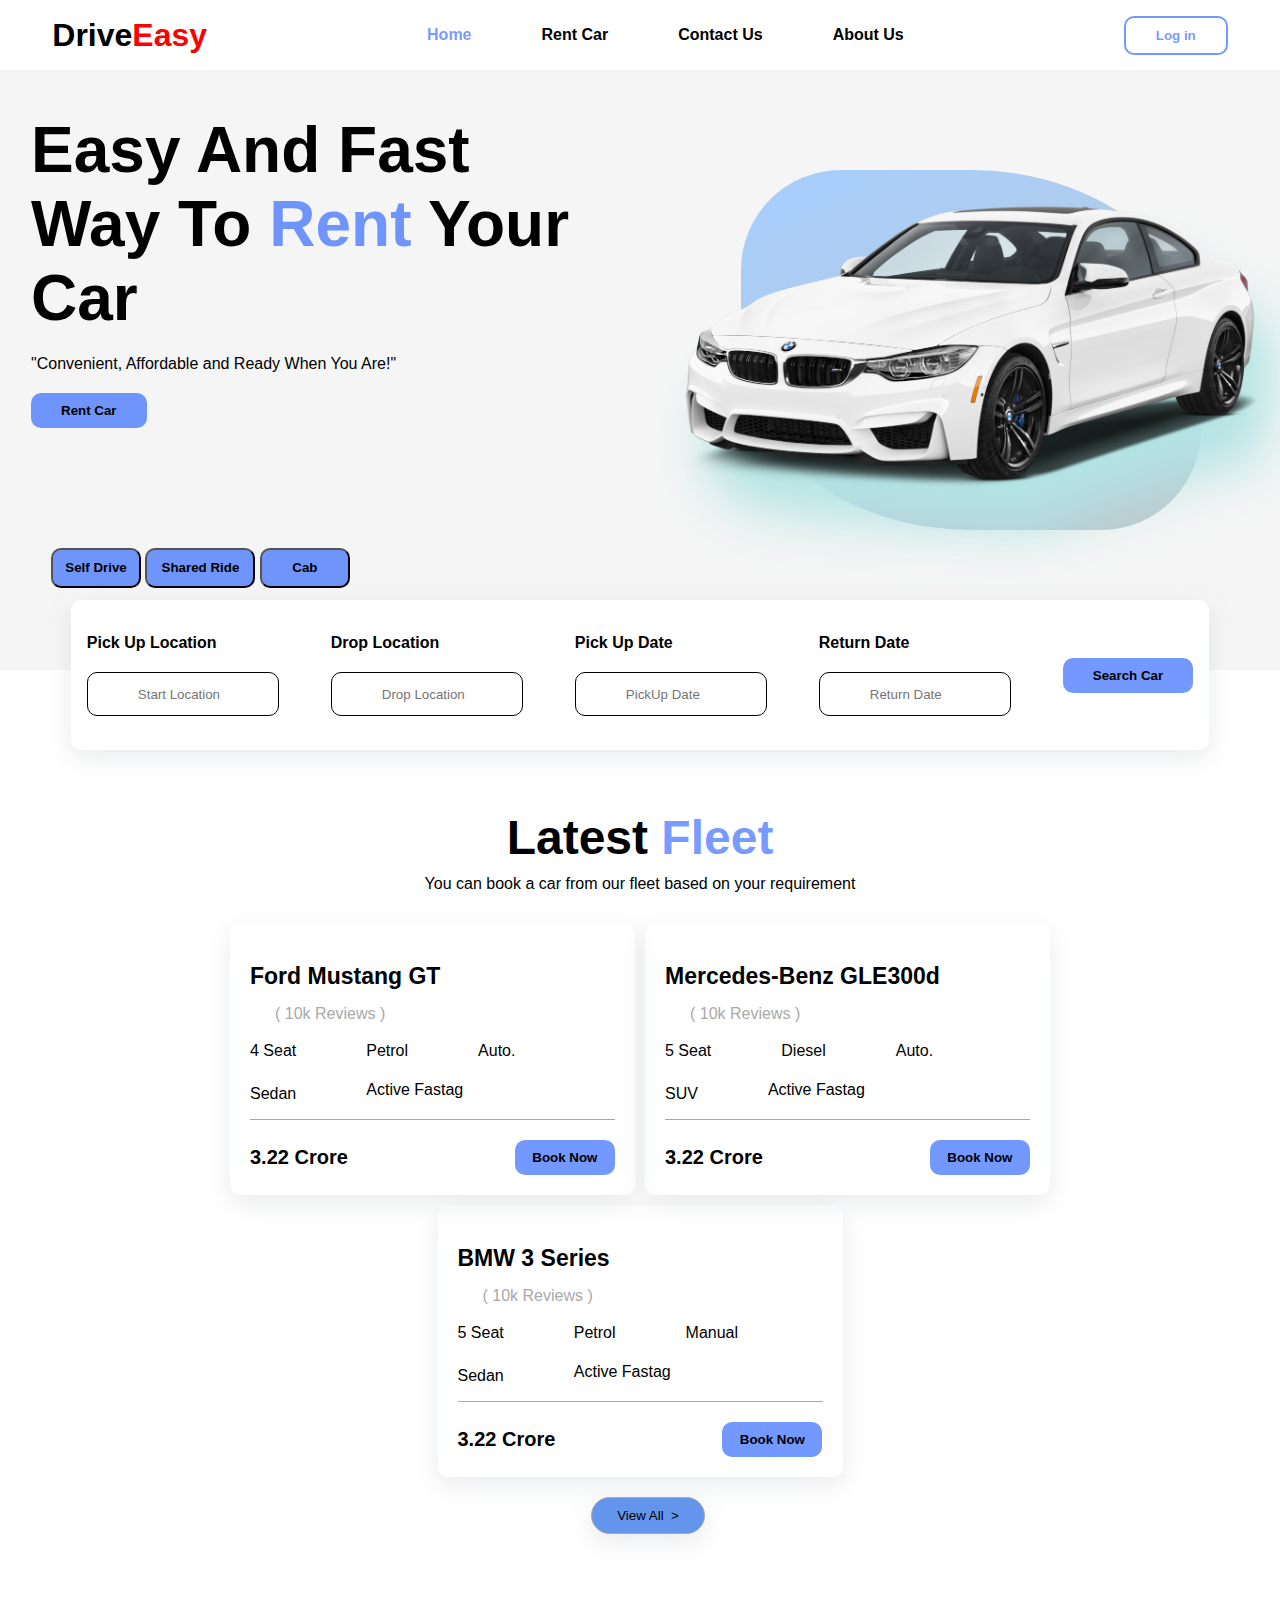
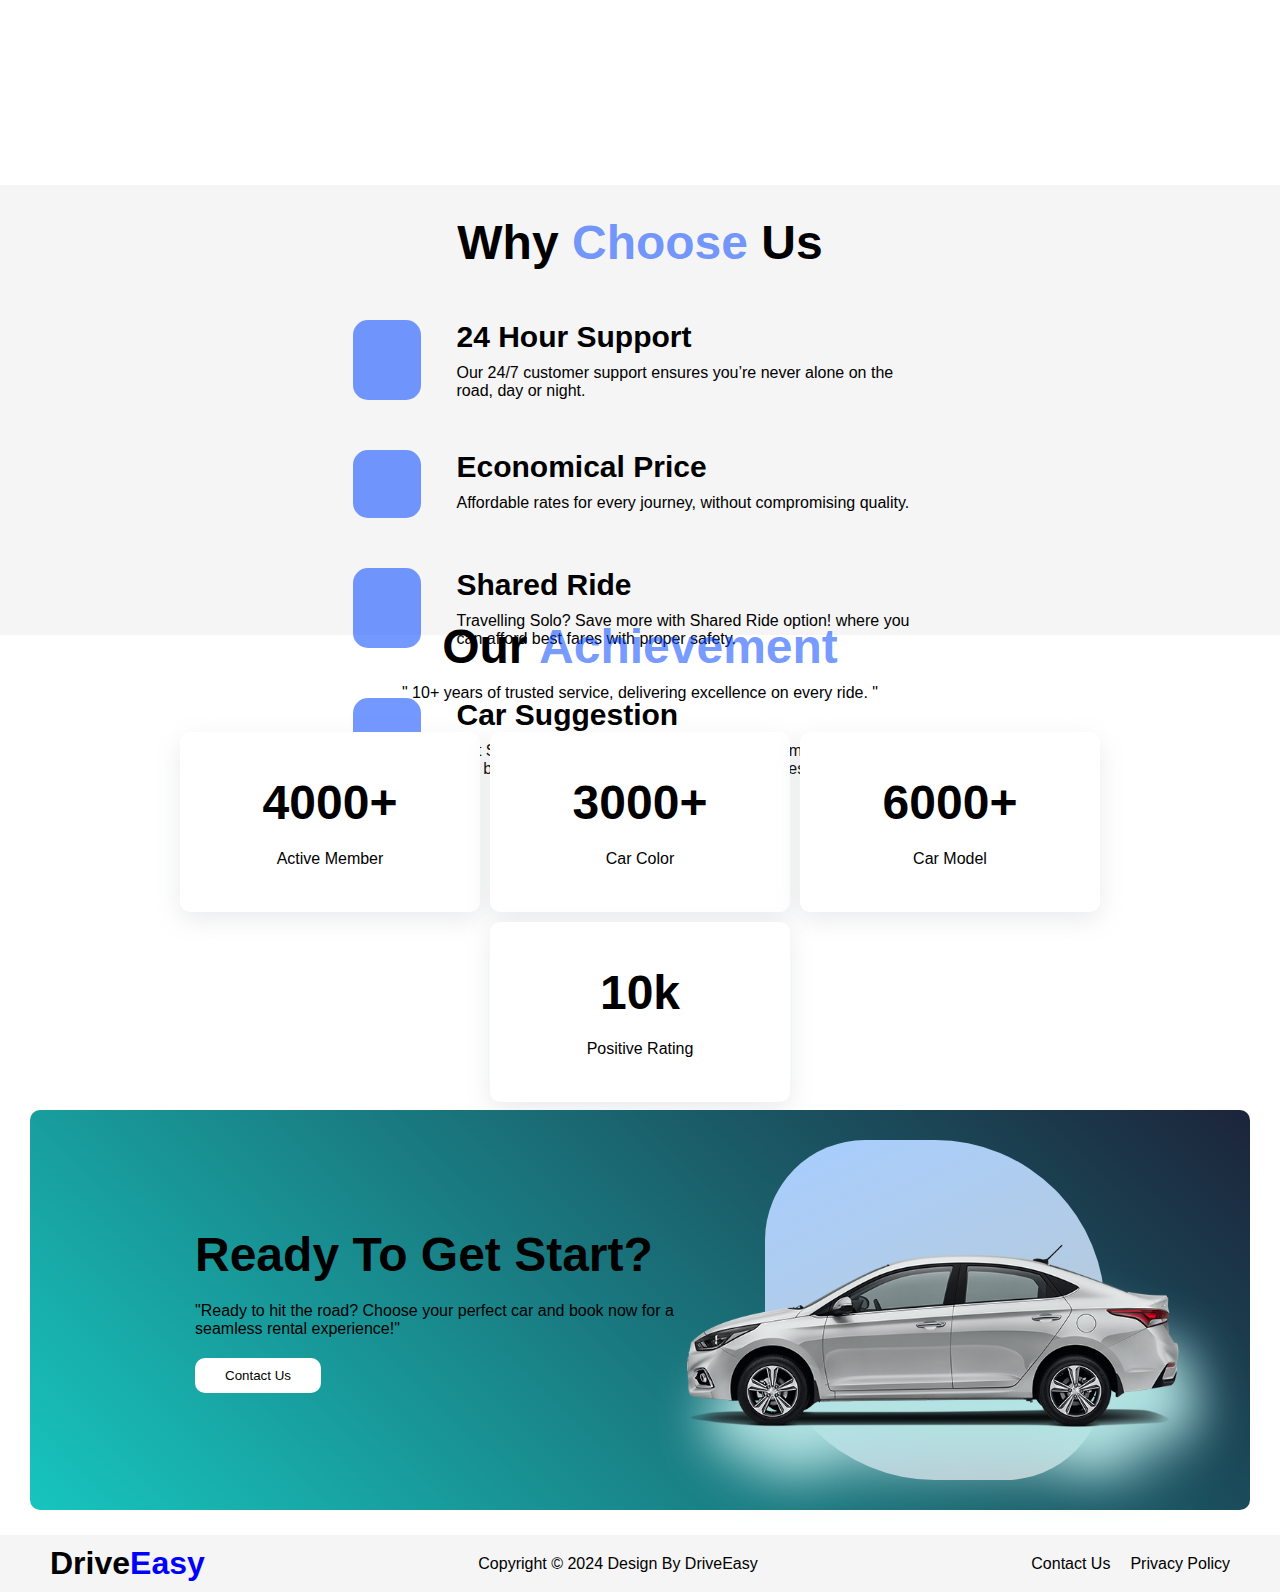
==== index.html @ 9578bda2 "add code" ====
<!DOCTYPE html>
<html lang="en">

<head>
    <meta charset="UTF-8">
    <meta name="viewport" content="width=device-width, initial-scale=1.0">
    <title>DriveEasy</title>
    <link rel="stylesheet" href="style.css">
    <link rel="stylesheet" href="https://cdnjs.cloudflare.com/ajax/libs/font-awesome/6.5.1/css/all.min.css"
        integrity="sha512-DTOQO9RWCH3ppGqcWaEA1BIZOC6xxalwEsw9c2QQeAIftl+Vegovlnee1c9QX4TctnWMn13TZye+giMm8e2LwA=="
        crossorigin="anonymous" referrerpolicy="no-referrer" />
</head>

<body>
    <nav class="nav">
        <div class="logo">
            <h1>Drive<span style="color: red;">Easy</span></h1>
        </div>

        <div class="item">
            <a class="home-btn" href="#home">Home</a>
            <a href="#opt">Rent Car</a>
            <a href="#start-sec">Contact Us</a>
            <a href="#support-sec">About Us</a>
        </div>

        <div class="btn">
            <a href="login.html"><input class="login" type="button" value="Log in" style="font-weight: 750;"></a>
        </div>
    </nav>

    <div class="home" id="home">
        <div class="main-sec">
            <div class="left">
                <p class="txt1">Easy And Fast Way To <span style="color: #0043ff8c;">Rent</span> Your Car</p>
                <p>"Convenient, Affordable and Ready When You Are!"</p>
                <div class="btn">
                    <input class="car" type="button" value="Rent Car" style="font-weight: 750;">
                </div>

                <div style=" padding-left: 20px; padding-top: 100px;width: 550px;" class="opt" id="opt">

                    <button style="background-color: #0043ff8c; height: 40px;
            width: 90px; border-radius: 10px;cursor: pointer;"><b style="font-weight: 750;">Self Drive</b></button>
                    <button style="background-color: #0043ff8c; height: 40px;
            width: 110px;border-radius: 10px;cursor: pointer;"><b style="font-weight: 750;">Shared Ride</b></button>
                    <button style="background-color: #0043ff8c; height: 40px;
            width: 90px;border-radius: 10px;cursor: pointer;"><b style="font-weight: 750;">Cab</b></button>
                </div>
            </div>

            <div class="right">
                <img src="Image/bmw-22428.png" alt="">
            </div>

        </div>
    </div>


    <section class="loc-sec" id="loc-sec">
        <div class="main-sec">

            <div class="pick">
                <label for="location">Pick Up Location</label>
                <p><i class="fa-solid fa-location-dot"></i><input type="text" placeholder="Start Location"
                        class="text1"></p>
            </div>

            <div class="pick">
                <label for="location">Drop Location</label>
                <p><i class="fa-solid fa-location-dot"></i><input type="text" placeholder="Drop Location" class="text1">
                </p>
            </div>

            <div class="pick">
                <label for="location">Pick Up Date</label>
                <p><i class="fa-solid fa-calendar-days"></i><input type="datetime" placeholder="PickUp Date"
                        class="text1"></p>
            </div>

            <div class="pick">
                <label for="location">Return Date</label>
                <p><i class="fa-solid fa-calendar-days"></i><input type="datetime" placeholder="Return Date"
                        class="text1"></p>
            </div>

            <div class="pick">
                <input type="button" value="Search Car" class="btn1" style="font-weight: 750;">
            </div>

        </div>
    </section>

    <section class="car-sec">
        <div class="txt">
            <p class="txt1">Latest <span>Fleet</span></p>
            <p class="txt2">You can book a car from our fleet based on your requirement</p>
        </div>

        <div class="main-sec">


            <div class="box">
                <img style="width: 365px;"
                    src="https://images.unsplash.com/photo-1494976388531-d1058494cdd8?w=500&auto=format&fit=crop&q=60&ixlib=rb-4.0.3&ixid=M3wxMjA3fDB8MHxzZWFyY2h8Nnx8Y2FyfGVufDB8fDB8fHww"
                    alt="">
                <div class="details">

                    <p class="car-name">Ford Mustang GT</p>

                    <div class="review">
                        <i class="fa-solid fa-star"></i>
                        <i class="fa-solid fa-star"></i>
                        <i class="fa-solid fa-star"></i>
                        <i class="fa-solid fa-star"></i>
                        <i class="fa-regular fa-star-half-stroke"></i>
                        <p>( 10k Reviews )</p>
                    </div>

                    <div class="feature">
                        <p><i class="fa-solid fa-chair"></i> 4 Seat</p>
                        <p><i class="fa-solid fa-charging-station"></i> Petrol</p>
                        <p><i class="fa-solid fa-car-battery"></i> Auto.</p>
                        <p><i class="fa-solid fa-car-side"></i> Sedan</p>
                        <p>Active Fastag</p>
                    </div>

                    <div class="price">
                        <p>3.22 Crore</p>
                        <button style="font-weight: 750;">Book Now</button>
                    </div>
                </div>
            </div>

            <div class="box">
                <img style="width: 365px;"
                    src="https://images.unsplash.com/photo-1590362891991-f776e747a588?w=500&auto=format&fit=crop&q=60&ixlib=rb-4.0.3&ixid=M3wxMjA3fDB8MHxzZWFyY2h8MzF8fGNhcnxlbnwwfHwwfHx8MA%3D%3D"
                    alt="">
                <div class="details">

                    <p class="car-name">Mercedes-Benz GLE300d</p>

                    <div class="review">
                        <i class="fa-solid fa-star"></i>
                        <i class="fa-solid fa-star"></i>
                        <i class="fa-solid fa-star"></i>
                        <i class="fa-solid fa-star"></i>
                        <i class="fa-regular fa-star-half-stroke"></i>
                        <p>( 10k Reviews )</p>
                    </div>

                    <div class="feature">
                        <p><i class="fa-solid fa-chair"></i> 5 Seat</p>
                        <p><i class="fa-solid fa-charging-station"></i> Diesel</p>
                        <p><i class="fa-solid fa-car-battery"></i> Auto.</p>
                        <p><i class="fa-solid fa-car-side"></i> SUV</p>
                        <p>Active Fastag</p>
                    </div>

                    <div class="price">
                        <p>3.22 Crore</p>
                        <button style="font-weight: 750;">Book Now</button>
                    </div>
                </div>
            </div>

            <div class="box">
                <img style="width: 365px;"
                    src="https://images.unsplash.com/photo-1541443131876-44b03de101c5?w=500&auto=format&fit=crop&q=60&ixlib=rb-4.0.3&ixid=M3wxMjA3fDB8MHxzZWFyY2h8MzJ8fGNhcnxlbnwwfHwwfHx8MA%3D%3D"
                    alt="">
                <div class="details">

                    <p class="car-name">BMW 3 Series</p>

                    <div class="review">
                        <i class="fa-solid fa-star"></i>
                        <i class="fa-solid fa-star"></i>
                        <i class="fa-solid fa-star"></i>
                        <i class="fa-solid fa-star"></i>
                        <i class="fa-regular fa-star-half-stroke"></i>
                        <p>( 10k Reviews )</p>
                    </div>

                    <div class="feature">
                        <p><i class="fa-solid fa-chair"></i> 5 Seat</p>
                        <p><i class="fa-solid fa-charging-station"></i> Petrol</p>
                        <p><i class="fa-solid fa-car-battery"></i> Manual</p>
                        <p><i class="fa-solid fa-car-side"></i> Sedan</p>
                        <p>Active Fastag</p>
                    </div>

                    <div class="price">
                        <p>3.22 Crore</p>
                        <button style="font-weight: 750;">Book Now</button>
                    </div>
                </div>
            </div>

        </div>
        <div class="btn">
            <input type="button" value="View All  >"
                style="box-shadow: rgba(149, 157, 165, 0.2) 0px 8px 24px;background-color: cornflowerblue;">
        </div>
    </section>

    <section class="support-sec" id="support-sec">
        <div class="txt">
            <p class="txt1">Why <span>Choose</span> Us</p>
        </div>

        <div class="main-sec">
            <div class="box">
                <i class="fa-solid fa-phone"></i>
                <div class="txt-sec">
                    <p class="txt1">24 Hour Support</p>
                    <p>Our 24/7 customer support ensures you’re never alone on the road, day or night.</p>
                </div>
            </div>

            <div class="box">
                <i class="fa-solid fa-flag-checkered"></i>
                <div class="txt-sec">
                    <p class="txt1">Economical Price</p>
                    <p>Affordable rates for every journey, without compromising quality.</p>
                </div>
            </div>

            <div class="box">
                <i class="fa-solid fa-certificate"></i>
                <div class="txt-sec">
                    <p class="txt1">Shared Ride</p>
                    <p>Travelling Solo? Save more with Shared Ride option! where you can afford best fares with proper
                        safety. </p>
                </div>
            </div>

            <div class="box">
                <i class="fa-regular fa-circle-xmark"></i>
                <div class="txt-sec">
                    <p class="txt1">Car Suggestion</p>
                    <p>Not Sure which Car suits your needs? We recommend you best car by analyzing your trip details and
                        preferences.</p>
                </div>
            </div>
        </div>
    </section>

    <section class="achie-sec">
        <div class="txt">
            <p class="txt1">Our <span>Achievement</span></p>
            <p>" 10+ years of trusted service, delivering excellence on every ride. "</p>
        </div>

        <div class="main-sec">
            <div class="box">
                <p class="txt1">4000+</p>
                <p>Active Member</p>
            </div>

            <div class="box">
                <p class="txt1">3000+</p>
                <p>Car Color</p>
            </div>

            <div class="box">
                <p class="txt1">6000+</p>
                <p>Car Model</p>
            </div>

            <div class="box">
                <p class="txt1">10k</p>
                <p>Positive Rating</p>
            </div>
        </div>
    </section>

    <section class="start-sec" id="start-sec">
        <div class="main-sec">
            <div class="left">
                <p class="txt1">Ready To Get Start?</p>
                <p class="txt2">"Ready to hit the road? Choose your perfect car and book now for a seamless rental
                    experience!"</p>
                <div class="btn">
                    <button>Contact Us</button>
                </div>
            </div>

            <div class="right">
                <img src="./Image/verna.png" alt="">
            </div>
        </div>
    </section>

    <footer class="foot-sec">
        <div class="logo">
            <h1>Drive<span style="color: blue;">Easy</span></h1>
        </div>

        <div class="copy">
            <p>Copyright &copy; 2024 Design By DriveEasy</p>
        </div>

        <div class="item">
            <a href="/">Contact Us</a>
            <a href="/">Privacy Policy</a>
        </div>
    </footer>

<script src="script.js"></script>

</body>

</html>
---- style.css ----
* {
    margin: 0;
    padding: 0;
    font-family: Arial, Helvetica, sans-serif;
}

.nav {
    display: flex;
    justify-content: center;
    align-items: center;
    height: 70px;
    background-color: white;
    column-gap: 220px;
}

.nav .item {
    display: flex;
    column-gap: 70px;
}

.nav .btn {
    display: flex;
    column-gap: 20px;
}

.nav .btn input {
    padding: 10px 30px;
    border: none;
    border-radius: 10px;
    cursor: pointer;
    background-color: #0043ff8c;
}

.nav .btn .login {
    padding: 10px 30px;
    border-radius: 10px;
    cursor: pointer;
    border: 2px solid #0043ff8c;
    background-color: white;
    color: #0043ff8c;
}

.nav .item a {
    text-decoration: none;
    color: black;
    font-weight: 700;
    cursor: pointer;
}

.nav .item .home-btn {
    color: #0043ff8c;
    font-weight: 700;
}

.home {
    background-color: whitesmoke;
    height: 600px;
    justify-content: center;
    align-items: center;
}
.home .main-sec {
    display: flex;
    column-gap: 50px;
    justify-content: center;
    align-items: center;
}
.home .right {
    width: 400px;
    height: 300px;
    margin: 78px;
    padding: 30px;
    border-bottom-left-radius: 50%;
    border-top-right-radius: 50%;
    border-top-left-radius: 100px;
    border-bottom-right-radius: 100px;
    display: flex;
    justify-content: center;
    flex-direction: column;
    align-items: center;
    background-image: linear-gradient(155deg, #a7ceff, #bfc9cb);
}


.home .left {
    padding: 30px;
    height: 500px;
    display: flex;
    justify-content: center;
    row-gap: 20px;
    flex-direction: column;
    width: 552px;
}

.home .left .btn input {
    padding: 10px 30px;
    border: none;
    border-radius: 10px;
    cursor: pointer;
    background-color: #0043ff8c;
}

.home .main-sec .left .txt1 {
    font-size: 4rem;
    font-weight: 700;
}

.home .right img {
    width: 50vw;
    filter: drop-shadow(20px 50px 25px #b3e3e3);
}

.loc-sec {
    height: 110px;
    display: flex;
    justify-content: center;
}

.loc-sec .main-sec {
    background-color: white;
    display: flex;
    column-gap: 20px;
    border-radius: 10px;
    height: 150px;
    justify-content: center;
    align-items: center;
    box-shadow: rgba(149, 157, 165, 0.2) 0px 8px 24px;
    margin-top: -70px;
}

.loc-sec .main-sec .pick {
    padding: 16px;
    display: flex;
    flex-direction: column;
    row-gap: 20px;
}
.loc-sec .main-sec .pick .text1{
    background-color: white;
    width: 90px;
    outline: none;
}
.loc-sec .main-sec .pick label {
    color: black;
    font-weight: 700;
}

.loc-sec .main-sec .pick p {
    border: 1px solid black;
    padding: 6px 20px;
    border-radius: 10px;
}

.loc-sec .main-sec .pick input {
    padding: 10px 30px;
    border: none;
    border-radius: 10px;
    cursor: pointer;
    height: 10px;
    background-color: #0043ff8c;
}
.loc-sec .main-sec .pick .btn1 {
    padding: 10px 30px;
    border: none;
    border-radius: 10px;
    cursor: pointer;
    height: 35px;
    background-color: #0043ff8c;
}

.car-sec {
    height: 105vh;
    padding: 30px;
    flex-direction: column;
    display: flex;
}

.car-sec .btn input {
    padding: 10px 25px;
    border: 1px solid darkgray;
    border-radius: 30px;
    cursor: pointer;
    margin-top: 20px;
}
.car-sec .btn{
    align-items: center;
    justify-content: center;
    padding-left: 46%;
}

.car-sec .main-sec {
    display: flex;
    justify-content: center;
    align-items: center;
    margin-top: 30px;
    column-gap: 10px;
    flex-wrap: wrap;
    row-gap: 10px;
}

.car-sec .main-sec .box {
    overflow: hidden;
    width: 365px;
    padding: 20px;
    justify-content: center;
    display: flex;
    flex-direction: column;
    border-radius: 10px;
    box-shadow: rgba(149, 157, 165, 0.2) 0px 8px 24px;
}

.car-sec .main-sec .box .details {
    display: flex;
    flex-direction: column;
    padding-top: 20px;
    row-gap: 15px;
}

.car-sec .main-sec .box .details .car-name {
    font-size: 23px;
    font-weight: 700;
}

.car-sec .main-sec .box .review {
    display: flex;
    column-gap: 5px;
}

.car-sec .main-sec .box .review i {
    color: orange;
}

.car-sec .main-sec .box .review p {
    color: darkgray;
}

.car-sec .main-sec .box .feature {
    display: flex;
    flex-wrap: wrap;
    column-gap: 70px;
    row-gap: 20px;
}

.car-sec .main-sec .box .feature p i {
    color: #0043ff8c;
    font-size: 20px;
}

.car-sec .main-sec .box .price {
    display: flex;
    border-top: 1px solid darkgray;
    column-gap: 167px;
    padding-top: 20px;
    align-items: center;
}

.car-sec .main-sec .box .price p {
    font-size: 20px;
    font-weight: 700;
}

.car-sec .main-sec .box .price button {
    border: none;
    border-radius: 10px;
    cursor: pointer;
    background-color: #0043ff8c;
    height: 35px;
    width: 100px;
}

.car-sec .txt {
    display: flex;
    flex-direction: column;
    align-items: center;
    row-gap: 10px;
}

.car-sec .txt .txt1 {
    font-size: 3rem;
    font-weight: 700;
}

.car-sec .txt .txt1 span {
    color: #0043ff8c;
}

.support-sec {
    height: 390px;
    padding: 30px;
    flex-direction: column;
    display: flex;
    background-color: whitesmoke;
}

.support-sec .txt {
    display: flex;
    flex-direction: column;
    align-items: center;
    row-gap: 10px;
}

.support-sec .txt .txt1 {
    font-size: 3rem;
    font-weight: 700;
}

.support-sec .txt .txt1 span {
    color: #0043ff8c;
}

.support-sec .main-sec {
    display: flex;
    justify-content: center;
    align-items: center;
    margin-top: 30px;
    column-gap: 10px;
    flex-wrap: wrap;
    row-gap: 10px;
}

.support-sec .main-sec .box {
    padding: 20px;
    width: 575px;
    display: flex;
    column-gap: 36px;
    row-gap: 20px;
}

.support-sec .main-sec .box i {
    font-size: 30px;
    background: #0043ff8c;
    width: fit-content;
    padding: 34px;
    border-radius: 15px;
}

.support-sec .main-sec .box .txt-sec {
    display: flex;
    flex-direction: column;
    row-gap: 10px;
}

.support-sec .main-sec .box .txt-sec .txt1 {
    font-size: 30px;
    font-weight: 700;
}

.achie-sec {
    height: 390px;
    padding: 30px;
    justify-content: center;
    flex-direction: column;
    display: flex;
    background-color: white;
}

.achie-sec .txt {
    display: flex;
    flex-direction: column;
    align-items: center;
    row-gap: 10px;
}

.achie-sec .txt .txt1 {
    font-size: 3rem;
    font-weight: 700;
}

.achie-sec .txt .txt1 span {
    color: #0043ff8c;
}

.achie-sec .main-sec .box {
    background-color: white;
    width: 300px;
    height: 180px;
    display: flex;
    flex-direction: column;
    box-shadow: rgba(149, 157, 165, 0.2) 0px 8px 24px;
    justify-content: center;
    align-items: center;
    row-gap: 20px;
    border-radius: 10px;
}

.achie-sec .main-sec .box .txt1 {
    font-size: 3rem;
    font-weight: 700;
}

.achie-sec .main-sec {
    display: flex;
    justify-content: center;
    align-items: center;
    margin-top: 30px;
    column-gap: 10px;
    flex-wrap: wrap;
    row-gap: 10px;
}

.start-sec {
    height: 390px;
    padding: 30px;
    justify-content: center;
    flex-direction: column;
    display: flex;
    background-color: white;
}

.start-sec .main-sec {
    display: flex;
    justify-content: center;
    align-items: center;
    background-image: linear-gradient(45deg, #17c5be, #1c243a);
    border-radius: 10px;
    padding: 30px;
    column-gap: 50px;
}

.start-sec .main-sec .left {
    padding: 20px;
    height: 300px;
    width: 500px;
    display: flex;
    flex-direction: column;
    justify-content: center;
    row-gap: 20px;
}

.start-sec .main-sec .left .txt1 {
    font-size: 3rem;
    font-weight: 700;
}

.start-sec .main-sec .left .btn button {
    padding: 10px 30px;
    border: none;
    background-color: white;
    cursor: pointer;
    border-radius: 10px;
}

.start-sec .main-sec .right {
    padding: 20px;
    height: 300px;
    display: flex;
    flex-direction: column;
    justify-content: center;
    row-gap: 20px;
    width: 300px;
    align-items: center;
    border-bottom-left-radius: 50%;
    border-top-right-radius: 50%;
    border-top-left-radius: 100px;
    border-bottom-right-radius: 100px;
    background-image: linear-gradient(155deg, #a7ceff, #bfc9cb);
}

.start-sec .main-sec .right img {
    width: 50vw;
    filter: drop-shadow(20px 50px 25px #b3e3e3);
}

.foot-sec{
    display: flex;
    align-items: center;
    justify-content: space-between;
    padding: 10px 50px;
    background: whitesmoke;
}

.foot-sec .item{
    display: flex;
    column-gap: 20px;
}

.foot-sec .item a{
    text-decoration: none;
    color: black;
}
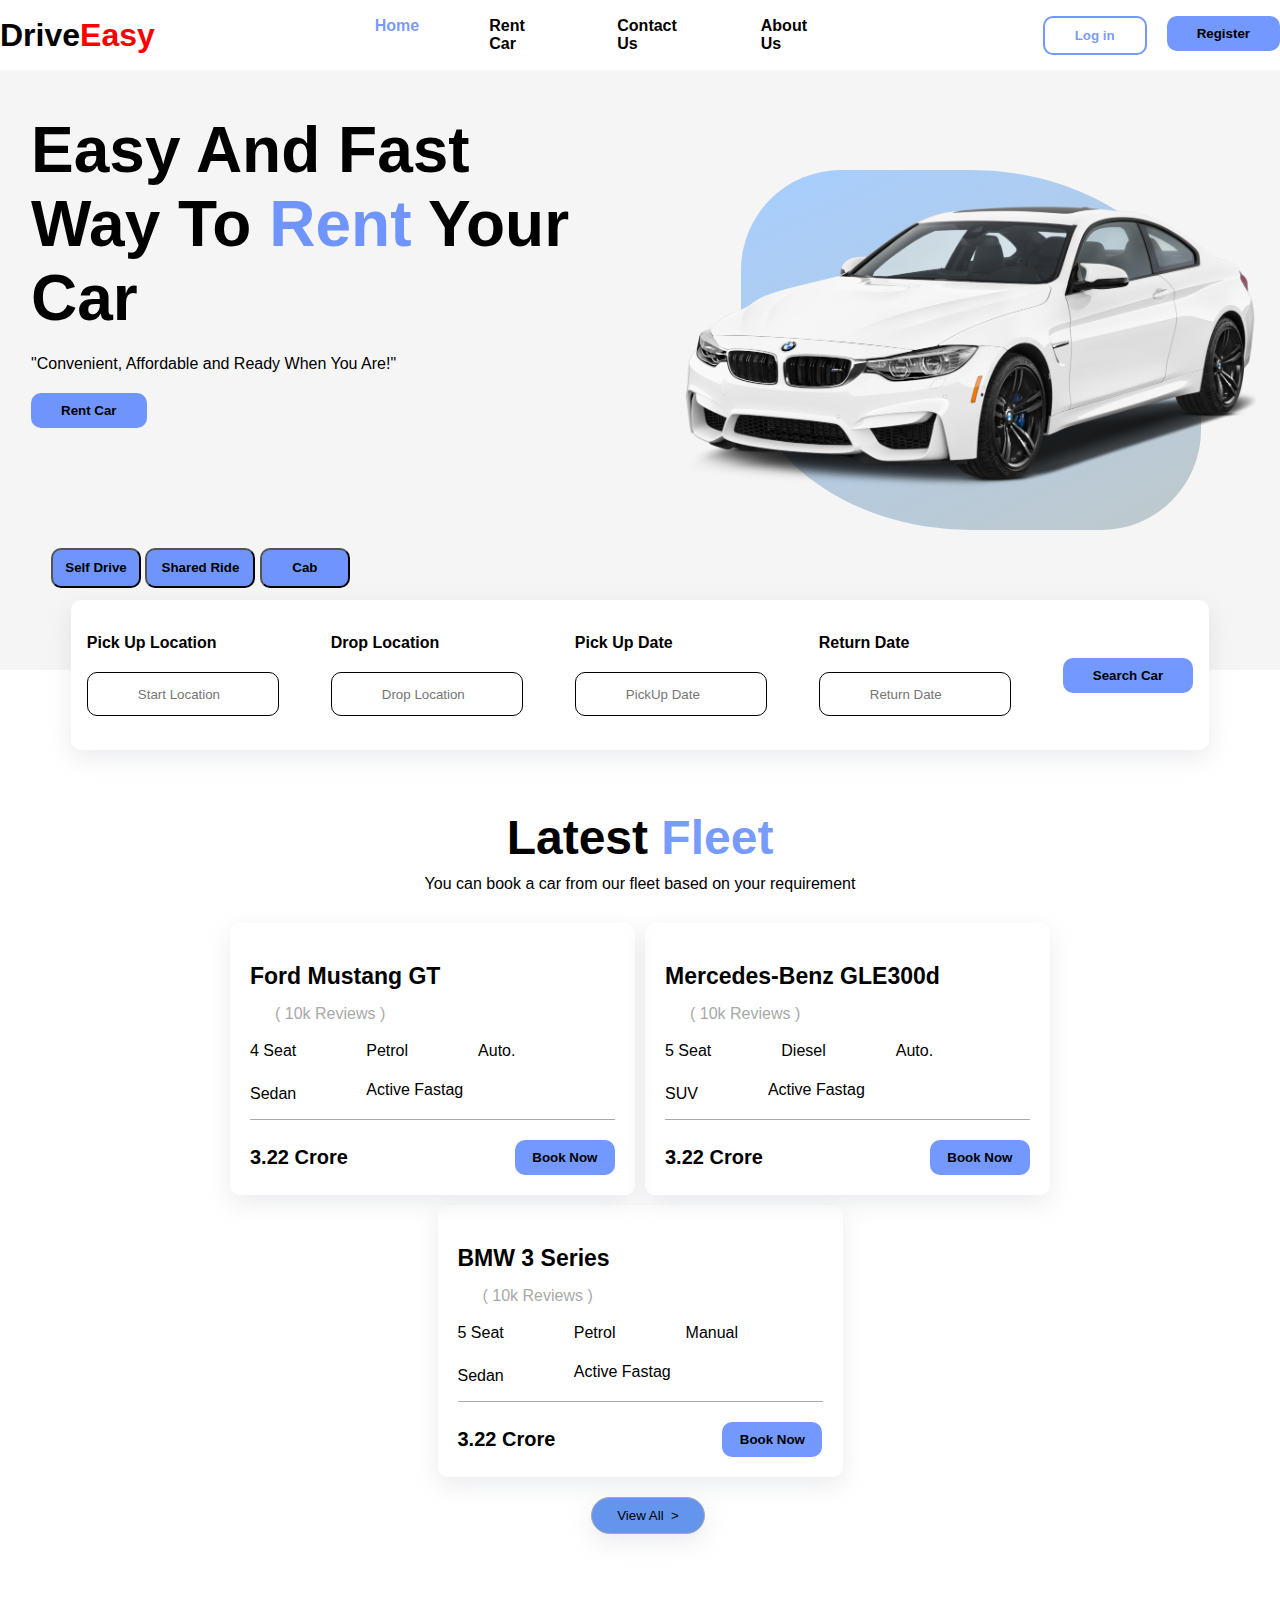
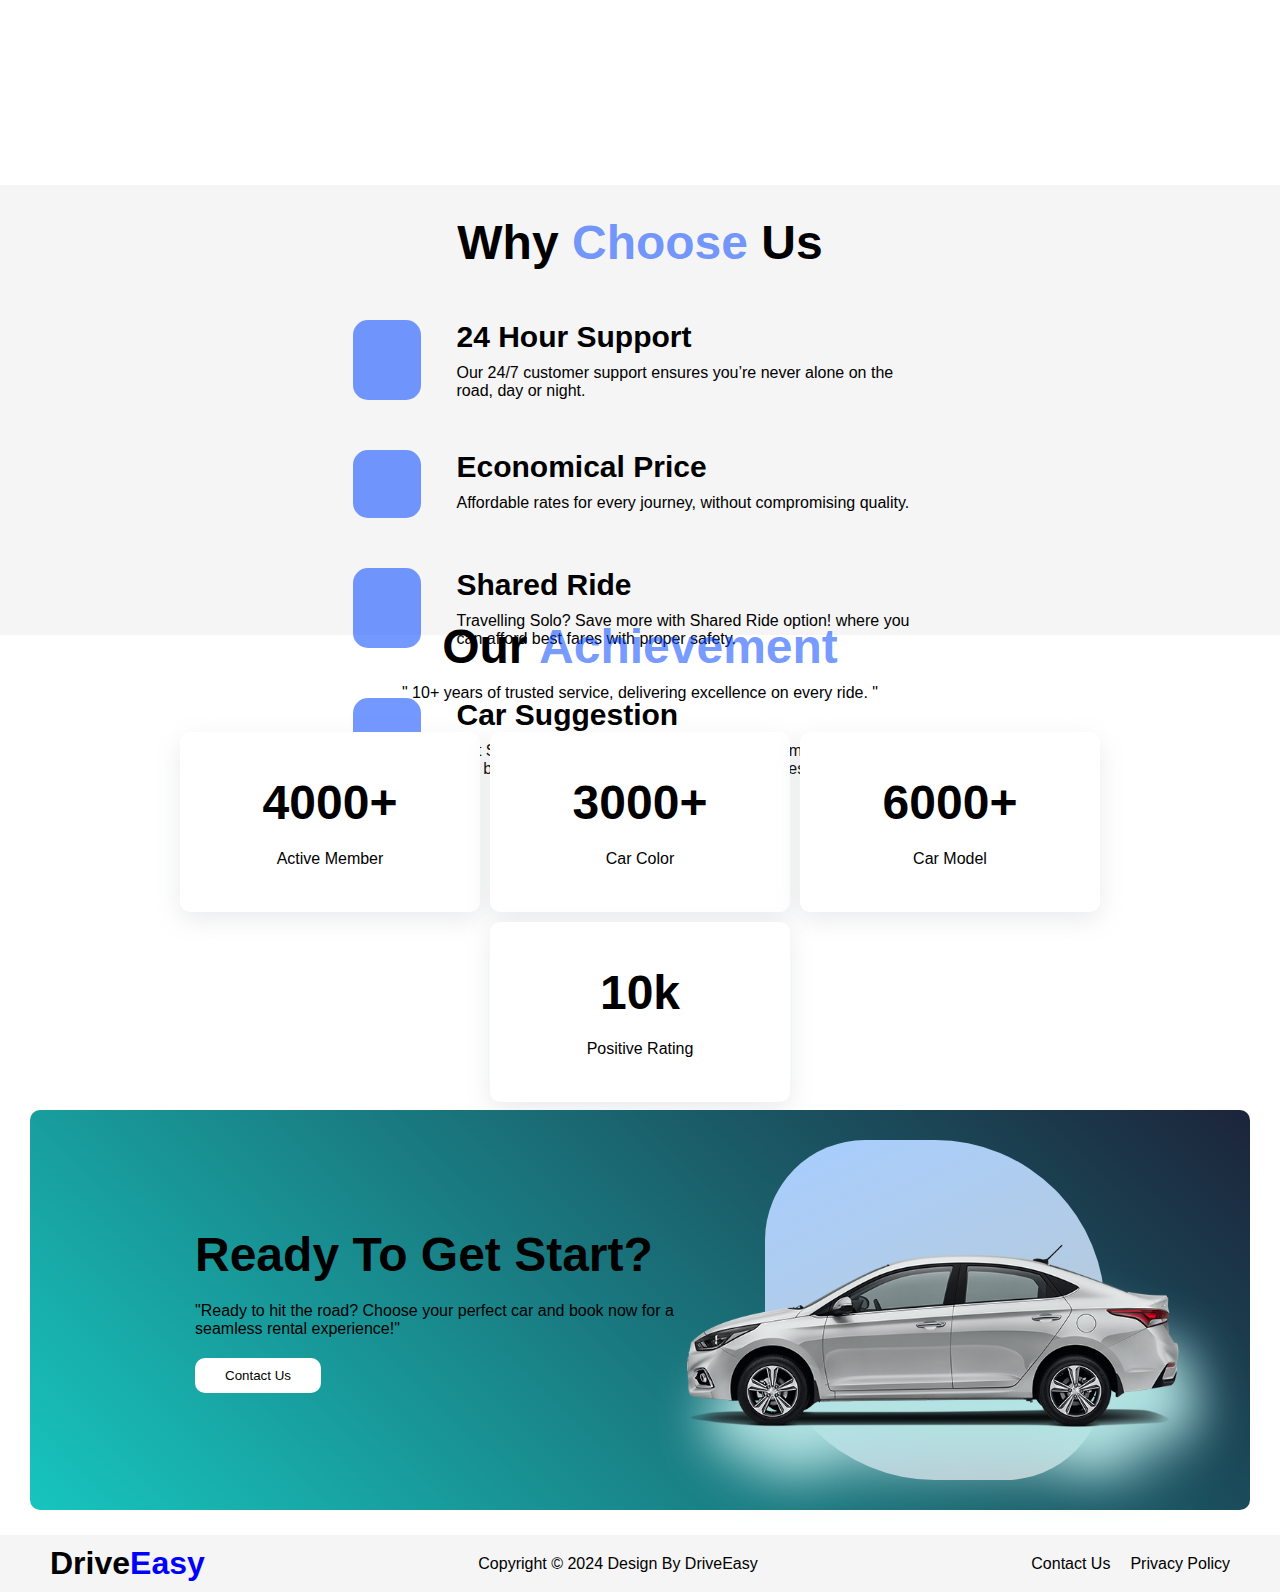
==== commit 41f508e3: "login" ====
--- a/index.html
+++ b/index.html
@@ -1,313 +1,473 @@
 <!DOCTYPE html>
 <html lang="en">
-
-<head>
-    <meta charset="UTF-8">
-    <meta name="viewport" content="width=device-width, initial-scale=1.0">
+  <head>
+    <meta charset="UTF-8" />
+    <meta name="viewport" content="width=device-width, initial-scale=1.0" />
     <title>DriveEasy</title>
-    <link rel="stylesheet" href="style.css">
-    <link rel="stylesheet" href="https://cdnjs.cloudflare.com/ajax/libs/font-awesome/6.5.1/css/all.min.css"
-        integrity="sha512-DTOQO9RWCH3ppGqcWaEA1BIZOC6xxalwEsw9c2QQeAIftl+Vegovlnee1c9QX4TctnWMn13TZye+giMm8e2LwA=="
-        crossorigin="anonymous" referrerpolicy="no-referrer" />
-</head>
-
-<body>
+    <link rel="stylesheet" href="style.css" />
+    <link
+      rel="stylesheet"
+      href="https://cdnjs.cloudflare.com/ajax/libs/font-awesome/6.5.1/css/all.min.css"
+      integrity="sha512-DTOQO9RWCH3ppGqcWaEA1BIZOC6xxalwEsw9c2QQeAIftl+Vegovlnee1c9QX4TctnWMn13TZye+giMm8e2LwA=="
+      crossorigin="anonymous"
+      referrerpolicy="no-referrer"
+    />
+  </head>
+
+  <body>
     <nav class="nav">
-        <div class="logo">
-            <h1>Drive<span style="color: red;">Easy</span></h1>
-        </div>
-
-        <div class="item">
-            <a class="home-btn" href="#home">Home</a>
-            <a href="#opt">Rent Car</a>
-            <a href="#start-sec">Contact Us</a>
-            <a href="#support-sec">About Us</a>
-        </div>
-
-        <div class="btn">
-            <a href="login.html"><input class="login" type="button" value="Log in" style="font-weight: 750;"></a>
-        </div>
+      <div class="logo">
+        <h1>Drive<span style="color: red">Easy</span></h1>
+      </div>
+
+      <div class="item">
+        <a class="home-btn" href="#home">Home</a>
+        <a href="#opt">Rent Car</a>
+        <a href="#start-sec">Contact Us</a>
+        <a href="#support-sec">About Us</a>
+      </div>
+
+      <!-- Login & Register Buttons -->
+      <div class="btn">
+        <a href="#"
+          ><input
+            class="login"
+            id="loginBtn"
+            type="button"
+            value="Log in"
+            style="font-weight: 750"
+        /></a>
+        <a href="#"
+          ><input
+            class="register"
+            id="registerBtn"
+            type="button"
+            value="Register"
+            style="font-weight: 750"
+        /></a>
+      </div>
     </nav>
 
+    <!-- Multi-Step Popup -->
+    <div id="popupContainer" class="popup-container">
+      <div class="popup">
+        <span id="closePopup" class="close">&times;</span>
+
+        <!-- Step 1 -->
+        <div class="step" id="step1">
+          <h2>Login</h2>
+          <input type="email" placeholder="Enter Email" />
+          <input type="text" placeholder="Enter Phone Number" />
+          <input type="password" placeholder="Enter Password" />
+          <button class="loginsubmitBtn">Login</button>
+        </div>
+
+        <!-- Step 2 -->
+        <div class="step" id="step2">
+          <h2>Register</h2>
+ 
+          <input type="email" placeholder="Email" />
+          <input type="text" placeholder="Phone Number" />
+          <input type="password" placeholder="Password" />
+          <input type="password" placeholder="Confirm Password" />
+          <br>
+          <button value="generateotp">Generate OTP</button>
+          <br>
+          <br>
+          <p>Enter OTP sent to your email.</p>
+          <input type="text" placeholder="Enter OTP">
+          <button class="nextBtn" onclick="nextStep(3)">Next</button>
+        </div>
+
+        <!-- Step 3 -->
+        <div class="step" id="step3">
+          <h2>Step 2: Details</h2>
+          <input type="text" placeholder="Full Name" />
+          <input type="date" placeholder="Date Of Birth" />
+          <span>State</span>
+          <select id="state">
+            <option value="None">None</option>
+            <option value="Madhya Pradesh">Madhya Pradesh</option>
+            <option value="Uttar Pradesh">Uttar Pradesh</option>
+            <option value="Mahrasthra">Mahrasthra</option>
+            <option value="Gujrat">Gujrat</option>
+            <option value="Bihar">Bihar</option>
+        </select>
+        <br>
+        <br>
+        <span> City :</span>
+          <select id="city">
+            <option value="None">None</option>
+            <option value="Indore">Indore</option>
+            <option value="Rau">Rau</option>
+            <option value="Pithampur">Pithampur</option>
+            <option value="Mhow">Mhow</option>
+            <option value="Rajendar Nagar">Rajendar Nagar</option>
+        </select>
+        <br><br>
+<h3>Aadhar Card : </h3>
+        <input type="file" id="fileInput">
+        <br>
+
+        <h3>Driving License :</h3>
+        <input type="file">
+        
+
+          <p>Review your details and submit.</p>
+          <br>
+          <button class="prevBtn" onclick="prevStep(2)">Previous</button>
+          <button class="submitBtn">Submit</button>
+        </div>
+      </div>
+    </div>
+         
+     <!-- Home Page  -->
+
     <div class="home" id="home">
-        <div class="main-sec">
-            <div class="left">
-                <p class="txt1">Easy And Fast Way To <span style="color: #0043ff8c;">Rent</span> Your Car</p>
-                <p>"Convenient, Affordable and Ready When You Are!"</p>
-                <div class="btn">
-                    <input class="car" type="button" value="Rent Car" style="font-weight: 750;">
-                </div>
-
-                <div style=" padding-left: 20px; padding-top: 100px;width: 550px;" class="opt" id="opt">
-
-                    <button style="background-color: #0043ff8c; height: 40px;
-            width: 90px; border-radius: 10px;cursor: pointer;"><b style="font-weight: 750;">Self Drive</b></button>
-                    <button style="background-color: #0043ff8c; height: 40px;
-            width: 110px;border-radius: 10px;cursor: pointer;"><b style="font-weight: 750;">Shared Ride</b></button>
-                    <button style="background-color: #0043ff8c; height: 40px;
-            width: 90px;border-radius: 10px;cursor: pointer;"><b style="font-weight: 750;">Cab</b></button>
-                </div>
-            </div>
-
-            <div class="right">
-                <img src="Image/bmw-22428.png" alt="">
-            </div>
-
-        </div>
+      <div class="main-sec">
+        <div class="left">
+          <p class="txt1">
+            Easy And Fast Way To <span style="color: #0043ff8c">Rent</span> Your
+            Car
+          </p>
+          <p>"Convenient, Affordable and Ready When You Are!"</p>
+          <div class="btn">
+            <input
+              class="car"
+              type="button"
+              value="Rent Car"
+              style="font-weight: 750"
+            />
+          </div>
+
+          <div
+            style="padding-left: 20px; padding-top: 100px; width: 550px"
+            class="opt"
+            id="opt"
+          >
+            <button
+              style="
+                background-color: #0043ff8c;
+                height: 40px;
+                width: 90px;
+                border-radius: 10px;
+                cursor: pointer;
+              "
+            >
+              <b style="font-weight: 750">Self Drive</b>
+            </button>
+            <button
+              style="
+                background-color: #0043ff8c;
+                height: 40px;
+                width: 110px;
+                border-radius: 10px;
+                cursor: pointer;
+              "
+            >
+              <b style="font-weight: 750">Shared Ride</b>
+            </button>
+            <button
+              style="
+                background-color: #0043ff8c;
+                height: 40px;
+                width: 90px;
+                border-radius: 10px;
+                cursor: pointer;
+              "
+            >
+              <b style="font-weight: 750">Cab</b>
+            </button>
+          </div>
+        </div>
+
+        <div class="right">
+          <img src="Image/bmw-22428.png" alt="" />
+        </div>
+      </div>
     </div>
 
-
     <section class="loc-sec" id="loc-sec">
-        <div class="main-sec">
-
-            <div class="pick">
-                <label for="location">Pick Up Location</label>
-                <p><i class="fa-solid fa-location-dot"></i><input type="text" placeholder="Start Location"
-                        class="text1"></p>
-            </div>
-
-            <div class="pick">
-                <label for="location">Drop Location</label>
-                <p><i class="fa-solid fa-location-dot"></i><input type="text" placeholder="Drop Location" class="text1">
-                </p>
-            </div>
-
-            <div class="pick">
-                <label for="location">Pick Up Date</label>
-                <p><i class="fa-solid fa-calendar-days"></i><input type="datetime" placeholder="PickUp Date"
-                        class="text1"></p>
-            </div>
-
-            <div class="pick">
-                <label for="location">Return Date</label>
-                <p><i class="fa-solid fa-calendar-days"></i><input type="datetime" placeholder="Return Date"
-                        class="text1"></p>
-            </div>
-
-            <div class="pick">
-                <input type="button" value="Search Car" class="btn1" style="font-weight: 750;">
-            </div>
-
-        </div>
+      <div class="main-sec">
+        <div class="pick">
+          <label for="location">Pick Up Location</label>
+          <p>
+            <i class="fa-solid fa-location-dot"></i
+            ><input type="text" placeholder="Start Location" class="text1" />
+          </p>
+        </div>
+
+        <div class="pick">
+          <label for="location">Drop Location</label>
+          <p>
+            <i class="fa-solid fa-location-dot"></i
+            ><input type="text" placeholder="Drop Location" class="text1" />
+          </p>
+        </div>
+
+        <div class="pick">
+          <label for="location">Pick Up Date</label>
+          <p>
+            <i class="fa-solid fa-calendar-days"></i
+            ><input type="datetime" placeholder="PickUp Date" class="text1" />
+          </p>
+        </div>
+
+        <div class="pick">
+          <label for="location">Return Date</label>
+          <p>
+            <i class="fa-solid fa-calendar-days"></i
+            ><input type="datetime" placeholder="Return Date" class="text1" />
+          </p>
+        </div>
+
+        <div class="pick">
+          <input
+            type="button"
+            value="Search Car"
+            class="btn1"
+            style="font-weight: 750"
+          />
+        </div>
+      </div>
     </section>
 
     <section class="car-sec">
-        <div class="txt">
-            <p class="txt1">Latest <span>Fleet</span></p>
-            <p class="txt2">You can book a car from our fleet based on your requirement</p>
-        </div>
-
-        <div class="main-sec">
-
-
-            <div class="box">
-                <img style="width: 365px;"
-                    src="https://images.unsplash.com/photo-1494976388531-d1058494cdd8?w=500&auto=format&fit=crop&q=60&ixlib=rb-4.0.3&ixid=M3wxMjA3fDB8MHxzZWFyY2h8Nnx8Y2FyfGVufDB8fDB8fHww"
-                    alt="">
-                <div class="details">
-
-                    <p class="car-name">Ford Mustang GT</p>
-
-                    <div class="review">
-                        <i class="fa-solid fa-star"></i>
-                        <i class="fa-solid fa-star"></i>
-                        <i class="fa-solid fa-star"></i>
-                        <i class="fa-solid fa-star"></i>
-                        <i class="fa-regular fa-star-half-stroke"></i>
-                        <p>( 10k Reviews )</p>
-                    </div>
-
-                    <div class="feature">
-                        <p><i class="fa-solid fa-chair"></i> 4 Seat</p>
-                        <p><i class="fa-solid fa-charging-station"></i> Petrol</p>
-                        <p><i class="fa-solid fa-car-battery"></i> Auto.</p>
-                        <p><i class="fa-solid fa-car-side"></i> Sedan</p>
-                        <p>Active Fastag</p>
-                    </div>
-
-                    <div class="price">
-                        <p>3.22 Crore</p>
-                        <button style="font-weight: 750;">Book Now</button>
-                    </div>
-                </div>
-            </div>
-
-            <div class="box">
-                <img style="width: 365px;"
-                    src="https://images.unsplash.com/photo-1590362891991-f776e747a588?w=500&auto=format&fit=crop&q=60&ixlib=rb-4.0.3&ixid=M3wxMjA3fDB8MHxzZWFyY2h8MzF8fGNhcnxlbnwwfHwwfHx8MA%3D%3D"
-                    alt="">
-                <div class="details">
-
-                    <p class="car-name">Mercedes-Benz GLE300d</p>
-
-                    <div class="review">
-                        <i class="fa-solid fa-star"></i>
-                        <i class="fa-solid fa-star"></i>
-                        <i class="fa-solid fa-star"></i>
-                        <i class="fa-solid fa-star"></i>
-                        <i class="fa-regular fa-star-half-stroke"></i>
-                        <p>( 10k Reviews )</p>
-                    </div>
-
-                    <div class="feature">
-                        <p><i class="fa-solid fa-chair"></i> 5 Seat</p>
-                        <p><i class="fa-solid fa-charging-station"></i> Diesel</p>
-                        <p><i class="fa-solid fa-car-battery"></i> Auto.</p>
-                        <p><i class="fa-solid fa-car-side"></i> SUV</p>
-                        <p>Active Fastag</p>
-                    </div>
-
-                    <div class="price">
-                        <p>3.22 Crore</p>
-                        <button style="font-weight: 750;">Book Now</button>
-                    </div>
-                </div>
-            </div>
-
-            <div class="box">
-                <img style="width: 365px;"
-                    src="https://images.unsplash.com/photo-1541443131876-44b03de101c5?w=500&auto=format&fit=crop&q=60&ixlib=rb-4.0.3&ixid=M3wxMjA3fDB8MHxzZWFyY2h8MzJ8fGNhcnxlbnwwfHwwfHx8MA%3D%3D"
-                    alt="">
-                <div class="details">
-
-                    <p class="car-name">BMW 3 Series</p>
-
-                    <div class="review">
-                        <i class="fa-solid fa-star"></i>
-                        <i class="fa-solid fa-star"></i>
-                        <i class="fa-solid fa-star"></i>
-                        <i class="fa-solid fa-star"></i>
-                        <i class="fa-regular fa-star-half-stroke"></i>
-                        <p>( 10k Reviews )</p>
-                    </div>
-
-                    <div class="feature">
-                        <p><i class="fa-solid fa-chair"></i> 5 Seat</p>
-                        <p><i class="fa-solid fa-charging-station"></i> Petrol</p>
-                        <p><i class="fa-solid fa-car-battery"></i> Manual</p>
-                        <p><i class="fa-solid fa-car-side"></i> Sedan</p>
-                        <p>Active Fastag</p>
-                    </div>
-
-                    <div class="price">
-                        <p>3.22 Crore</p>
-                        <button style="font-weight: 750;">Book Now</button>
-                    </div>
-                </div>
-            </div>
-
-        </div>
-        <div class="btn">
-            <input type="button" value="View All  >"
-                style="box-shadow: rgba(149, 157, 165, 0.2) 0px 8px 24px;background-color: cornflowerblue;">
-        </div>
+      <div class="txt">
+        <p class="txt1">Latest <span>Fleet</span></p>
+        <p class="txt2">
+          You can book a car from our fleet based on your requirement
+        </p>
+      </div>
+
+      <div class="main-sec">
+        <div class="box">
+          <img
+            style="width: 365px"
+            src="https://images.unsplash.com/photo-1494976388531-d1058494cdd8?w=500&auto=format&fit=crop&q=60&ixlib=rb-4.0.3&ixid=M3wxMjA3fDB8MHxzZWFyY2h8Nnx8Y2FyfGVufDB8fDB8fHww"
+            alt=""
+          />
+          <div class="details">
+            <p class="car-name">Ford Mustang GT</p>
+
+            <div class="review">
+              <i class="fa-solid fa-star"></i>
+              <i class="fa-solid fa-star"></i>
+              <i class="fa-solid fa-star"></i>
+              <i class="fa-solid fa-star"></i>
+              <i class="fa-regular fa-star-half-stroke"></i>
+              <p>( 10k Reviews )</p>
+            </div>
+
+            <div class="feature">
+              <p><i class="fa-solid fa-chair"></i> 4 Seat</p>
+              <p><i class="fa-solid fa-charging-station"></i> Petrol</p>
+              <p><i class="fa-solid fa-car-battery"></i> Auto.</p>
+              <p><i class="fa-solid fa-car-side"></i> Sedan</p>
+              <p>Active Fastag</p>
+            </div>
+
+            <div class="price">
+              <p>3.22 Crore</p>
+              <button style="font-weight: 750">Book Now</button>
+            </div>
+          </div>
+        </div>
+
+        <div class="box">
+          <img
+            style="width: 365px"
+            src="https://images.unsplash.com/photo-1590362891991-f776e747a588?w=500&auto=format&fit=crop&q=60&ixlib=rb-4.0.3&ixid=M3wxMjA3fDB8MHxzZWFyY2h8MzF8fGNhcnxlbnwwfHwwfHx8MA%3D%3D"
+            alt=""
+          />
+          <div class="details">
+            <p class="car-name">Mercedes-Benz GLE300d</p>
+
+            <div class="review">
+              <i class="fa-solid fa-star"></i>
+              <i class="fa-solid fa-star"></i>
+              <i class="fa-solid fa-star"></i>
+              <i class="fa-solid fa-star"></i>
+              <i class="fa-regular fa-star-half-stroke"></i>
+              <p>( 10k Reviews )</p>
+            </div>
+
+            <div class="feature">
+              <p><i class="fa-solid fa-chair"></i> 5 Seat</p>
+              <p><i class="fa-solid fa-charging-station"></i> Diesel</p>
+              <p><i class="fa-solid fa-car-battery"></i> Auto.</p>
+              <p><i class="fa-solid fa-car-side"></i> SUV</p>
+              <p>Active Fastag</p>
+            </div>
+
+            <div class="price">
+              <p>3.22 Crore</p>
+              <button style="font-weight: 750">Book Now</button>
+            </div>
+          </div>
+        </div>
+
+        <div class="box">
+          <img
+            style="width: 365px"
+            src="https://images.unsplash.com/photo-1541443131876-44b03de101c5?w=500&auto=format&fit=crop&q=60&ixlib=rb-4.0.3&ixid=M3wxMjA3fDB8MHxzZWFyY2h8MzJ8fGNhcnxlbnwwfHwwfHx8MA%3D%3D"
+            alt=""
+          />
+          <div class="details">
+            <p class="car-name">BMW 3 Series</p>
+
+            <div class="review">
+              <i class="fa-solid fa-star"></i>
+              <i class="fa-solid fa-star"></i>
+              <i class="fa-solid fa-star"></i>
+              <i class="fa-solid fa-star"></i>
+              <i class="fa-regular fa-star-half-stroke"></i>
+              <p>( 10k Reviews )</p>
+            </div>
+
+            <div class="feature">
+              <p><i class="fa-solid fa-chair"></i> 5 Seat</p>
+              <p><i class="fa-solid fa-charging-station"></i> Petrol</p>
+              <p><i class="fa-solid fa-car-battery"></i> Manual</p>
+              <p><i class="fa-solid fa-car-side"></i> Sedan</p>
+              <p>Active Fastag</p>
+            </div>
+
+            <div class="price">
+              <p>3.22 Crore</p>
+              <button style="font-weight: 750">Book Now</button>
+            </div>
+          </div>
+        </div>
+      </div>
+      <div class="btn">
+        <input
+          type="button"
+          value="View All  >"
+          style="
+            box-shadow: rgba(149, 157, 165, 0.2) 0px 8px 24px;
+            background-color: cornflowerblue;
+          "
+        />
+      </div>
     </section>
 
     <section class="support-sec" id="support-sec">
-        <div class="txt">
-            <p class="txt1">Why <span>Choose</span> Us</p>
-        </div>
-
-        <div class="main-sec">
-            <div class="box">
-                <i class="fa-solid fa-phone"></i>
-                <div class="txt-sec">
-                    <p class="txt1">24 Hour Support</p>
-                    <p>Our 24/7 customer support ensures you’re never alone on the road, day or night.</p>
-                </div>
-            </div>
-
-            <div class="box">
-                <i class="fa-solid fa-flag-checkered"></i>
-                <div class="txt-sec">
-                    <p class="txt1">Economical Price</p>
-                    <p>Affordable rates for every journey, without compromising quality.</p>
-                </div>
-            </div>
-
-            <div class="box">
-                <i class="fa-solid fa-certificate"></i>
-                <div class="txt-sec">
-                    <p class="txt1">Shared Ride</p>
-                    <p>Travelling Solo? Save more with Shared Ride option! where you can afford best fares with proper
-                        safety. </p>
-                </div>
-            </div>
-
-            <div class="box">
-                <i class="fa-regular fa-circle-xmark"></i>
-                <div class="txt-sec">
-                    <p class="txt1">Car Suggestion</p>
-                    <p>Not Sure which Car suits your needs? We recommend you best car by analyzing your trip details and
-                        preferences.</p>
-                </div>
-            </div>
-        </div>
+      <div class="txt">
+        <p class="txt1">Why <span>Choose</span> Us</p>
+      </div>
+
+      <div class="main-sec">
+        <div class="box">
+          <i class="fa-solid fa-phone"></i>
+          <div class="txt-sec">
+            <p class="txt1">24 Hour Support</p>
+            <p>
+              Our 24/7 customer support ensures you’re never alone on the road,
+              day or night.
+            </p>
+          </div>
+        </div>
+
+        <div class="box">
+          <i class="fa-solid fa-flag-checkered"></i>
+          <div class="txt-sec">
+            <p class="txt1">Economical Price</p>
+            <p>
+              Affordable rates for every journey, without compromising quality.
+            </p>
+          </div>
+        </div>
+
+        <div class="box">
+          <i class="fa-solid fa-certificate"></i>
+          <div class="txt-sec">
+            <p class="txt1">Shared Ride</p>
+            <p>
+              Travelling Solo? Save more with Shared Ride option! where you can
+              afford best fares with proper safety.
+            </p>
+          </div>
+        </div>
+
+        <div class="box">
+          <i class="fa-regular fa-circle-xmark"></i>
+          <div class="txt-sec">
+            <p class="txt1">Car Suggestion</p>
+            <p>
+              Not Sure which Car suits your needs? We recommend you best car by
+              analyzing your trip details and preferences.
+            </p>
+          </div>
+        </div>
+      </div>
     </section>
 
     <section class="achie-sec">
-        <div class="txt">
-            <p class="txt1">Our <span>Achievement</span></p>
-            <p>" 10+ years of trusted service, delivering excellence on every ride. "</p>
-        </div>
-
-        <div class="main-sec">
-            <div class="box">
-                <p class="txt1">4000+</p>
-                <p>Active Member</p>
-            </div>
-
-            <div class="box">
-                <p class="txt1">3000+</p>
-                <p>Car Color</p>
-            </div>
-
-            <div class="box">
-                <p class="txt1">6000+</p>
-                <p>Car Model</p>
-            </div>
-
-            <div class="box">
-                <p class="txt1">10k</p>
-                <p>Positive Rating</p>
-            </div>
-        </div>
+      <div class="txt">
+        <p class="txt1">Our <span>Achievement</span></p>
+        <p>
+          " 10+ years of trusted service, delivering excellence on every ride. "
+        </p>
+      </div>
+
+      <div class="main-sec">
+        <div class="box">
+          <p class="txt1">4000+</p>
+          <p>Active Member</p>
+        </div>
+
+        <div class="box">
+          <p class="txt1">3000+</p>
+          <p>Car Color</p>
+        </div>
+
+        <div class="box">
+          <p class="txt1">6000+</p>
+          <p>Car Model</p>
+        </div>
+
+        <div class="box">
+          <p class="txt1">10k</p>
+          <p>Positive Rating</p>
+        </div>
+      </div>
     </section>
 
     <section class="start-sec" id="start-sec">
-        <div class="main-sec">
-            <div class="left">
-                <p class="txt1">Ready To Get Start?</p>
-                <p class="txt2">"Ready to hit the road? Choose your perfect car and book now for a seamless rental
-                    experience!"</p>
-                <div class="btn">
-                    <button>Contact Us</button>
-                </div>
-            </div>
-
-            <div class="right">
-                <img src="./Image/verna.png" alt="">
-            </div>
-        </div>
+      <div class="main-sec">
+        <div class="left">
+          <p class="txt1">Ready To Get Start?</p>
+          <p class="txt2">
+            "Ready to hit the road? Choose your perfect car and book now for a
+            seamless rental experience!"
+          </p>
+          <div class="btn">
+            <button>Contact Us</button>
+          </div>
+        </div>
+
+        <div class="right">
+          <img src="./Image/verna.png" alt="" />
+        </div>
+      </div>
     </section>
 
     <footer class="foot-sec">
-        <div class="logo">
-            <h1>Drive<span style="color: blue;">Easy</span></h1>
-        </div>
-
-        <div class="copy">
-            <p>Copyright &copy; 2024 Design By DriveEasy</p>
-        </div>
-
-        <div class="item">
-            <a href="/">Contact Us</a>
-            <a href="/">Privacy Policy</a>
-        </div>
+      <div class="logo">
+        <h1>Drive<span style="color: blue">Easy</span></h1>
+      </div>
+
+      <div class="copy">
+        <p>Copyright &copy; 2024 Design By DriveEasy</p>
+      </div>
+
+      <div class="item">
+        <a href="/">Contact Us</a>
+        <a href="/">Privacy Policy</a>
+      </div>
     </footer>
 
-<script src="script.js"></script>
-
-</body>
-
-</html>+    <script src="script.js"></script>
+  </body>
+</html>
--- a/style.css
+++ b/style.css
@@ -51,6 +51,49 @@
     color: #0043ff8c;
     font-weight: 700;
 }
+.popup-container {
+    display: none;
+    position: fixed;
+    top: 0;
+    left: 0;
+    width: 100%;
+    height: 100%;
+    background: rgba(0, 0, 0, 0.5);
+    justify-content: center;
+    align-items: center;
+}
+
+.popup {
+    background: white;
+    padding: 20px;
+    border-radius: 5px;
+    width: 350px;
+    text-align: center;
+    position: relative;
+}
+
+.popup input {
+    display: block;
+    width: 90%;
+    margin: 10px auto;
+    padding: 8px;
+}
+
+.close {
+    position: absolute;
+    top: 10px;
+    right: 15px;
+    font-size: 20px;
+    cursor: pointer;
+}
+
+.step {
+    display: none;
+}
+
+.step.active {
+    display: block;
+}
 
 .home {
     background-color: whitesmoke;
@@ -106,7 +149,6 @@
 
 .home .right img {
     width: 50vw;
-    filter: drop-shadow(20px 50px 25px #b3e3e3);
 }
 
 .loc-sec {
